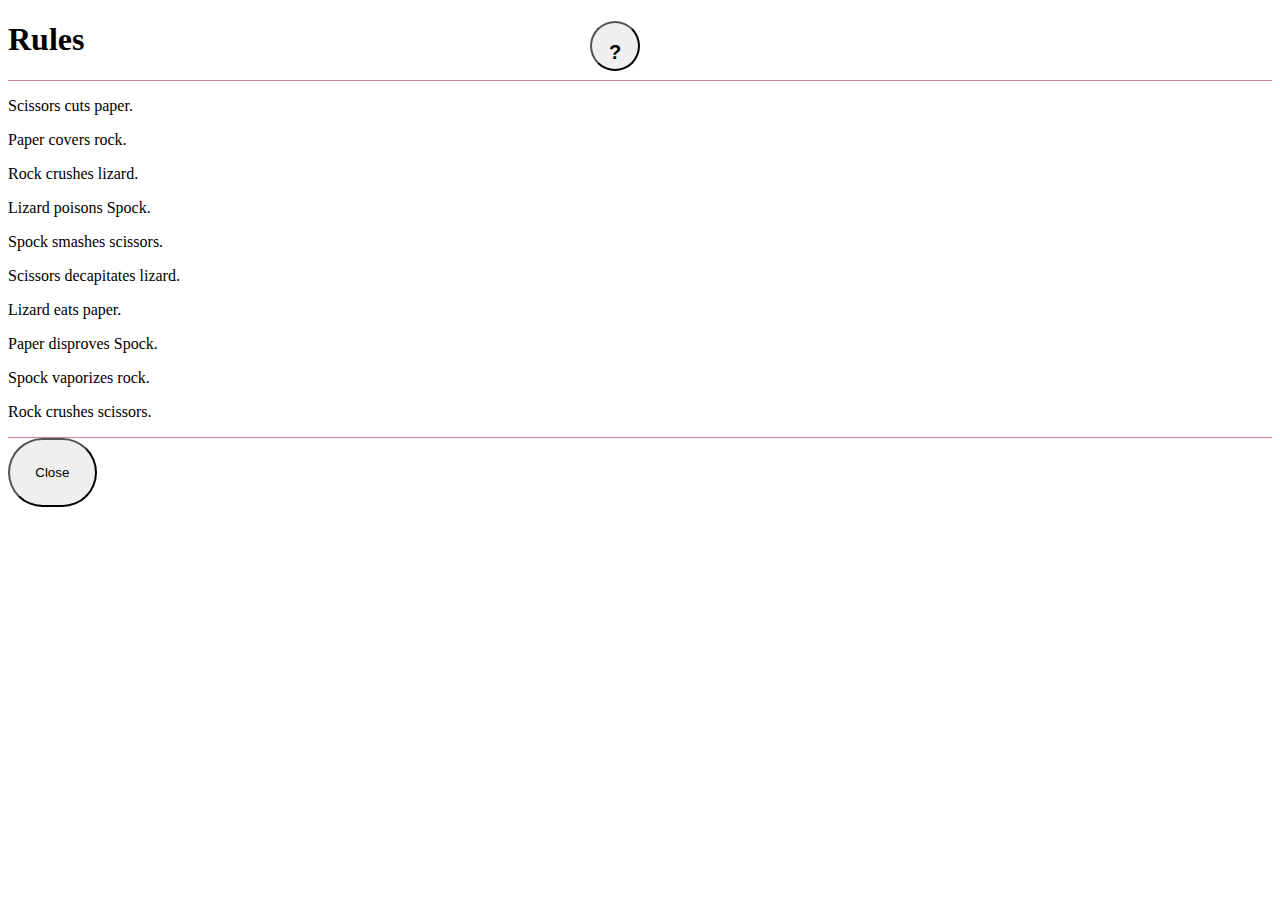
==== index.html @ 4265eb9e "second commit" ====
<!doctype html>
<html lang="en">
  <head>
    <meta charset="utf-8">
    <meta name="viewport" content="width=device-width, initial-scale=1">
    <title>Bootstrap demo</title>
    <link rel="stylesheet" href="./styles/style.css">
    <link href="https://cdn.jsdelivr.net/npm/bootstrap@5.3.2/dist/css/bootstrap.min.css" rel="stylesheet" integrity="sha384-T3c6CoIi6uLrA9TneNEoa7RxnatzjcDSCmG1MXxSR1GAsXEV/Dwwykc2MPK8M2HN" crossorigin="anonymous">
  </head>
  <body>
    <!-- Button trigger modal -->
<button type="button" class="btnCenter" data-bs-toggle="modal" data-bs-target="#staticBackdrop">
   <h2>?</h2>
  </button>
  
  <!-- Modal -->
  <div class="modal fade" id="staticBackdrop" data-bs-backdrop="static" data-bs-keyboard="false" tabindex="-1" aria-labelledby="staticBackdropLabel" aria-hidden="true">
    <div class="modal-dialog">
      <div class="modal-content" style="border-radius: 60px;">
        <div class="modal-header text-center" style="border-bottom: 1px solid #C884A6;">
          <h1 class="modal-title fs-5 w-100" id="staticBackdropLabel">Rules</h1>
        </div>
        <div class="modal-body">
            <p>Scissors cuts paper.</p>
            <p>Paper covers rock. </p>
            <p>Rock crushes lizard.</p>   
            <p>Lizard poisons Spock.</p>   
            <p>Spock smashes scissors.</p>   
            <p>Scissors decapitates lizard.</p>    
            <p>Lizard eats paper.</p>    
            <p>Paper disproves Spock.</p>    
            <p>Spock vaporizes rock.</p>   
            <p>Rock crushes scissors.</p>    
        </div>
        <div class="modal-footer" style="border-top: 1px solid #C884A6;">
          <button type="button" class="btnRound" data-bs-dismiss="modal">Close</button>
        </div>
      </div>
    </div>
  </div>

    <script src="./scripts/app.js"></script>
    <script src="https://cdn.jsdelivr.net/npm/bootstrap@5.3.2/dist/js/bootstrap.bundle.min.js" integrity="sha384-C6RzsynM9kWDrMNeT87bh95OGNyZPhcTNXj1NW7RuBCsyN/o0jlpcV8Qyq46cDfL" crossorigin="anonymous"></script>
  </body>
</html>
---- styles/style.css ----
.btnRound{
    border-radius: 60px;
    padding: 2%;
}

.btnCenter{
    text-align: center;
    height: 50px;
    width: 50px;
    border-radius: 50%;
    position: absolute;
    right: 50%;
}
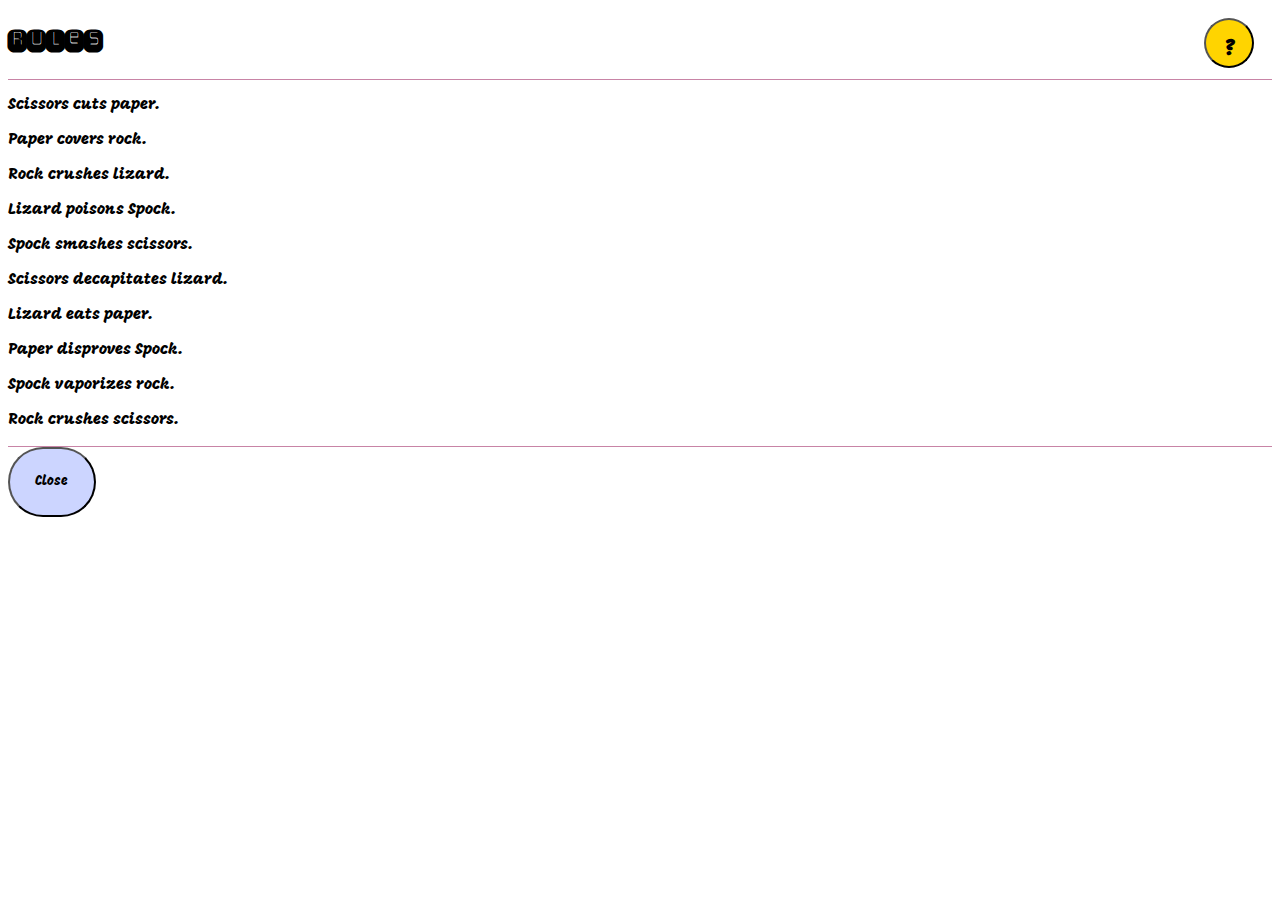
==== commit 4fd0d43f: "fourth commit" ====
--- a/index.html
+++ b/index.html
@@ -18,9 +18,9 @@
     <div class="modal-dialog">
       <div class="modal-content" style="border-radius: 60px;">
         <div class="modal-header text-center" style="border-bottom: 1px solid #C884A6;">
-          <h1 class="modal-title fs-5 w-100" id="staticBackdropLabel">Rules</h1>
+          <h1 class="modal-title w-100" id="staticBackdropLabel">Rules</h1>
         </div>
-        <div class="modal-body">
+        <div class="modal-body MograFont">
             <p>Scissors cuts paper.</p>
             <p>Paper covers rock. </p>
             <p>Rock crushes lizard.</p>   
--- a/styles/style.css
+++ b/styles/style.css
@@ -1,6 +1,22 @@
+@font-face {
+    font-family: Mogra;
+    src: url(../assets/Mogra-Regular.ttf);
+}
+
+@font-face {
+    font-family: Monofett;
+    src: url(../assets/Monofett-Regular.ttf);
+}
+
+.MograFont{
+    font-family: Mogra;
+}
+
 .btnRound{
     border-radius: 60px;
     padding: 2%;
+    background-color: #CCD5FF;
+    font-family: Mogra;
 }
 
 .btnCenter{
@@ -9,5 +25,12 @@
     width: 50px;
     border-radius: 50%;
     position: absolute;
-    right: 50%;
+    right: 2%;
+    top: 2%;
+    background-color: #FFD400;
+    font-family: Mogra;
 }
+
+h1{
+    font-family: Monofett;
+}
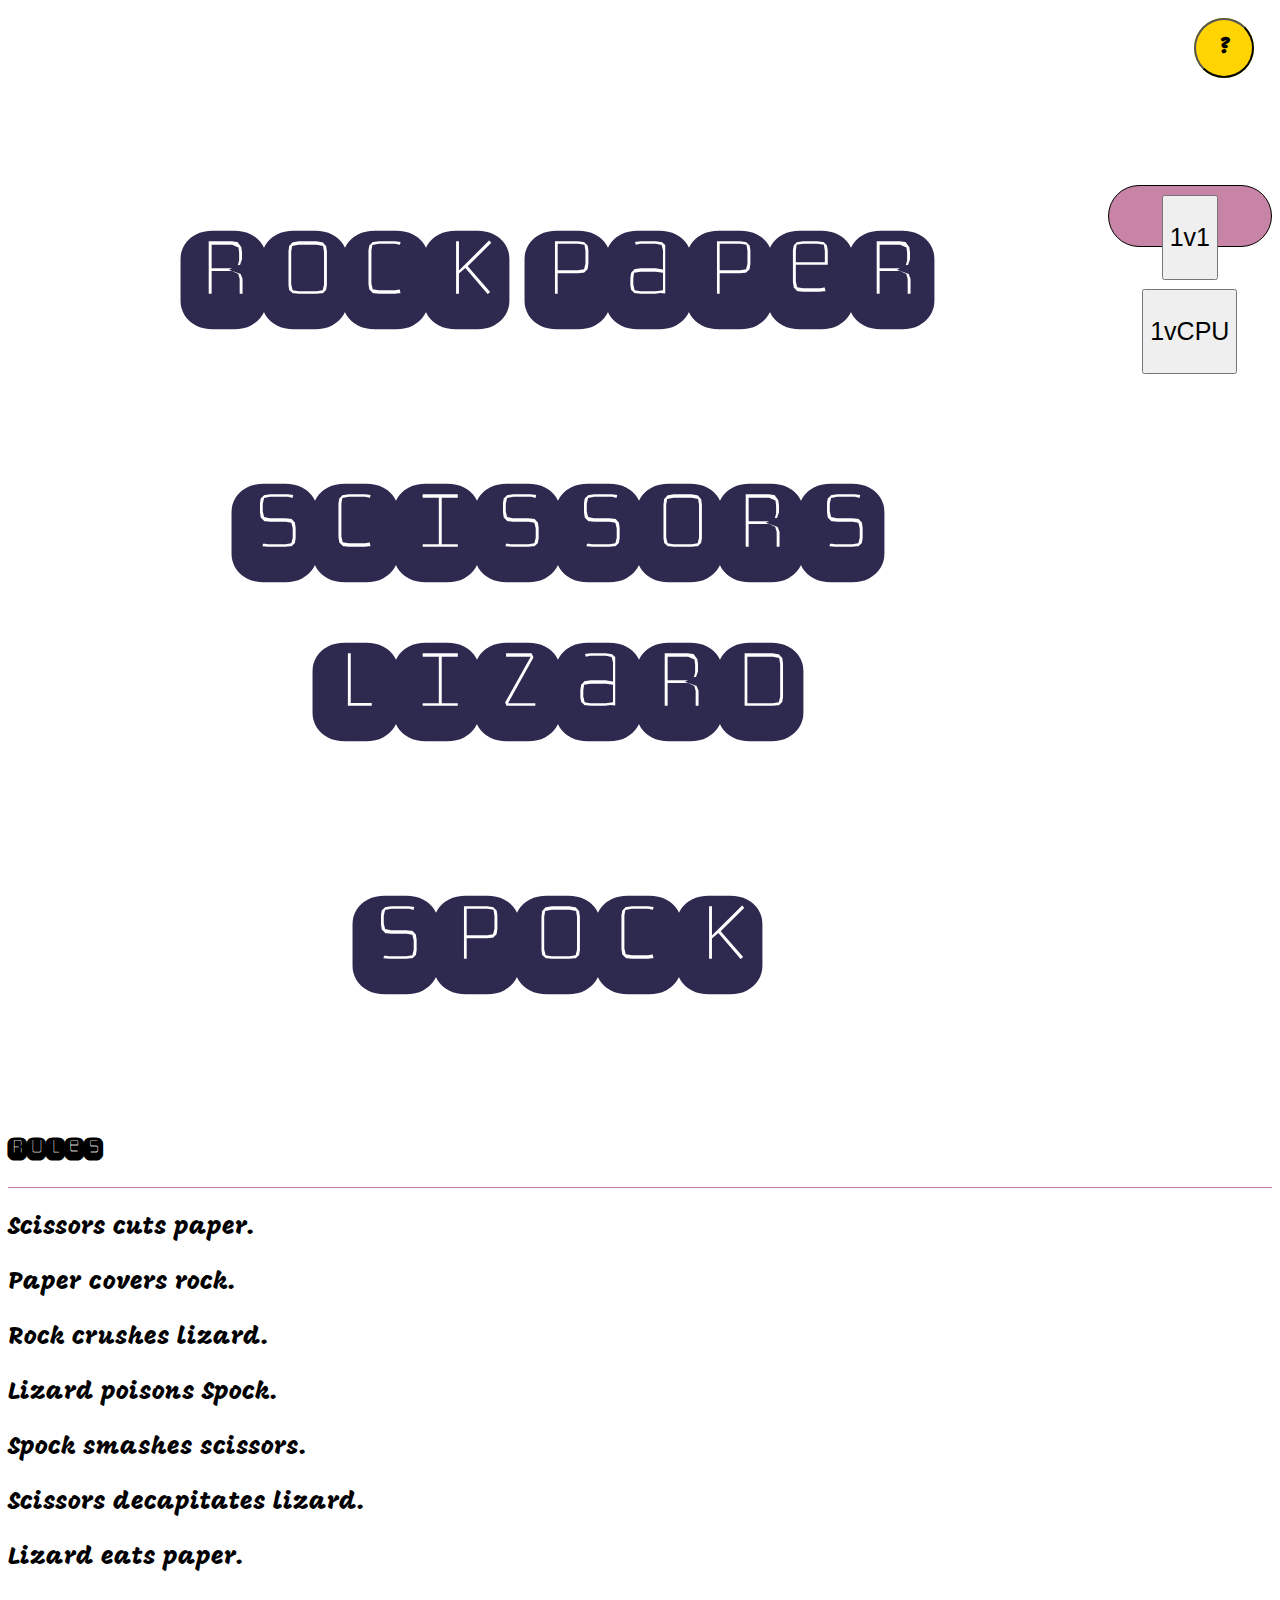
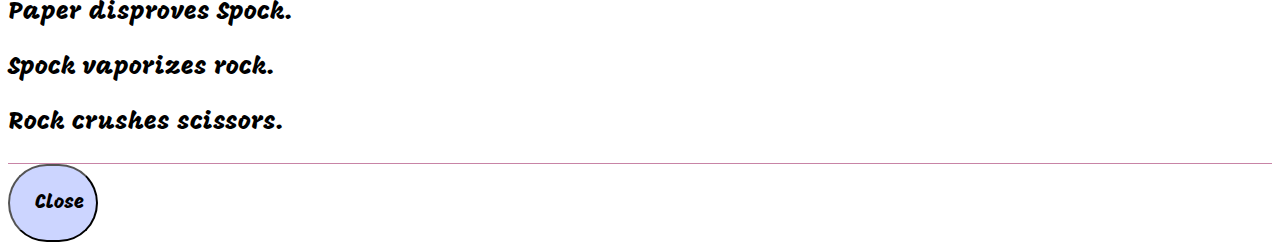
==== commit 10c71c6b: "made it into single page js" ====
--- a/index.html
+++ b/index.html
@@ -1,45 +1,181 @@
 <!doctype html>
 <html lang="en">
-  <head>
+<head>
     <meta charset="utf-8">
     <meta name="viewport" content="width=device-width, initial-scale=1">
-    <title>Bootstrap demo</title>
+    <title>Play RPSLS</title>
+    <link href="https://cdn.jsdelivr.net/npm/bootstrap@5.3.2/dist/css/bootstrap.min.css" rel="stylesheet"
+        integrity="sha384-T3c6CoIi6uLrA9TneNEoa7RxnatzjcDSCmG1MXxSR1GAsXEV/Dwwykc2MPK8M2HN" crossorigin="anonymous">
     <link rel="stylesheet" href="./styles/style.css">
-    <link href="https://cdn.jsdelivr.net/npm/bootstrap@5.3.2/dist/css/bootstrap.min.css" rel="stylesheet" integrity="sha384-T3c6CoIi6uLrA9TneNEoa7RxnatzjcDSCmG1MXxSR1GAsXEV/Dwwykc2MPK8M2HN" crossorigin="anonymous">
-  </head>
-  <body>
-    <!-- Button trigger modal -->
-<button type="button" class="btnCenter" data-bs-toggle="modal" data-bs-target="#staticBackdrop">
-   <h2>?</h2>
-  </button>
-  
-  <!-- Modal -->
-  <div class="modal fade" id="staticBackdrop" data-bs-backdrop="static" data-bs-keyboard="false" tabindex="-1" aria-labelledby="staticBackdropLabel" aria-hidden="true">
-    <div class="modal-dialog">
-      <div class="modal-content" style="border-radius: 60px;">
-        <div class="modal-header text-center" style="border-bottom: 1px solid #C884A6;">
-          <h1 class="modal-title w-100" id="staticBackdropLabel">Rules</h1>
+</head>
+
+<body id="body">
+
+  <!-- Rules -->
+  <div class="div btnCenter">
+    <button type="button" class="btnRule" data-bs-toggle="modal" data-bs-target="#staticBackdrop">
+      <h2>?</h2>
+     </button>
+    </div>
+
+  <!-- 1v1 or 1vCPU -->
+    <div class="container topSpace" id="firstPageHide" style="display: block;">
+        <div class="row center">
+          <div class="div">
+              <h1>Rock Paper</h1>
+              <h1>Scissors Lizard</h1> 
+              <h1>Spock</h1> 
+            </div> 
+            <div class="row topSpace">
+            <div class="btn-group modeSelect MograFont" role="group" aria-label="Basic mixed styles example">
+              <button class="btn" id="oneVersusOneBtn">
+                <p class="gamemode">1v1</p>
+            </button>
+            <button class="btn" id="oneVScpuBtn">
+              <p class="gamemode">1vCPU</p>
+          </button>
+            </div>
+          </div>
         </div>
-        <div class="modal-body MograFont">
-            <p>Scissors cuts paper.</p>
-            <p>Paper covers rock. </p>
-            <p>Rock crushes lizard.</p>   
-            <p>Lizard poisons Spock.</p>   
-            <p>Spock smashes scissors.</p>   
-            <p>Scissors decapitates lizard.</p>    
-            <p>Lizard eats paper.</p>    
-            <p>Paper disproves Spock.</p>    
-            <p>Spock vaporizes rock.</p>   
-            <p>Rock crushes scissors.</p>    
+    </div>
+
+    <!-- best out of 1 or 5 or 7 -->
+    <div style="display: none;" id="choicesPageHide">
+        <div class="container topSpace">
+        <div class="row center">
+          <div class="div">
+              <h1>Rock Paper</h1>
+              <h1>Scissors Lizard</h1> 
+              <h1>Spock</h1> 
+            </div> 
+            <div class="container">
+            <div class="row topSpace">
+            <div class="btn-group btnSelect MograFont" role="group" aria-label="Basic mixed styles example">
+              <div class="col">
+              <a>
+                <button class="btn" id="bestOf1Btn">
+                    <p class="gamemode">bestOf1</p>
+                </button>
+            </a>
+          </div>
+          <div class="col">
+              <a>
+                <button class="btn" id="bestOf5Btn">
+                    <p class="gamemode">bestOf5</p>
+                </button>
+            </a>
+          </div>
+          <div class="col">
+            <a>
+              <button class="btn" id="bestOf7Btn">
+                  <p class="gamemode">bestOf7</p>
+              </button>
+          </a>
         </div>
-        <div class="modal-footer" style="border-top: 1px solid #C884A6;">
-          <button type="button" class="btnRound" data-bs-dismiss="modal">Close</button>
+            </div>
+          </div>
         </div>
       </div>
     </div>
-  </div>
+    </div>
 
-    <script src="./scripts/app.js"></script>
-    <script src="https://cdn.jsdelivr.net/npm/bootstrap@5.3.2/dist/js/bootstrap.bundle.min.js" integrity="sha384-C6RzsynM9kWDrMNeT87bh95OGNyZPhcTNXj1NW7RuBCsyN/o0jlpcV8Qyq46cDfL" crossorigin="anonymous"></script>
-  </body>
+    <!-- Modal Rules -->
+
+    <div class="modal fade" id="staticBackdrop" data-bs-backdrop="static" data-bs-keyboard="false" tabindex="-1" aria-labelledby="staticBackdropLabel" aria-hidden="true">
+      <div class="modal-dialog">
+        <div class="modal-content" style="border-radius: 60px;">
+          <div class="modal-header text-center" style="border-bottom: 1px solid #C884A6;">
+            <h1 class="modal-title w-100" id="staticBackdropLabel">Rules</h1>
+          </div>
+          <div class="modal-body MograFont rules">
+              <p>Scissors cuts paper.</p>
+              <p>Paper covers rock. </p>
+              <p>Rock crushes lizard.</p>   
+              <p>Lizard poisons Spock.</p>   
+              <p>Spock smashes scissors.</p>   
+              <p>Scissors decapitates lizard.</p>    
+              <p>Lizard eats paper.</p>    
+              <p>Paper disproves Spock.</p>    
+              <p>Spock vaporizes rock.</p>   
+              <p>Rock crushes scissors.</p>    
+          </div>
+          <div class="modal-footer" style="border-top: 1px solid #C884A6;">
+            <button type="button" class="btnRound" data-bs-dismiss="modal">Close</button>
+          </div>
+        </div>
+      </div>
+    </div>
+
+<!-- Play Game -->
+    <div style="display: none;" id="gameHide">
+        <div class="padding">
+            <h1 class="center" id="displayText">Choose One to Play</h1>
+            <div class="container topSpace">
+              <div class="row">
+                  <div class="col">
+                      <img class="btnImg" id="rockBtn" src="./assets/rock.png" alt="rock">
+                      <h3 class="MograFont imgText">ROCK</h3>
+                  </div>
+                  <div class="col">
+                      <img class="btnImg" id="paperBtn" src="./assets/paper.png" alt="paper">
+                      <h3 class="MograFont imgText">PAPER</h3>
+                  </div>
+                  <div class="col">
+                      <img class="btnImg" id="scissorsBtn" src="./assets/scissor.png" alt="scissor">
+                      <h3 class="MograFont imgText">SCISSOR</h3>
+                  </div>
+                  <div class="col">
+                      <img class="btnImg" id="lizardBtn" src="./assets/Lizard.png" alt="lizard">
+                      <h3 class="MograFont imgText">LIZARD</h3>
+                  </div>
+                  <div class="col">
+                      <img class="btnImg" id="spockBtn" src="./assets/spock.png" alt="spock">
+                      <h3 class="MograFont imgText">SPOCK</h3>
+          
+                  </div>
+              </div>
+           </div>
+           <div class="container topSpace">
+            <div class="row topSpace">
+            <div class="d-flex justify-content-between">
+              <p class="playerScore" id="p1Score">P1 SCORE: 0</p>
+              <p class="enemyScore" id="p2Score">P2 SCORE: 0</p>
+            </div>
+          </div>
+        </div>
+        </div>
+    </div>
+
+<!-- End Screen -->
+
+    <div style="display: none;" id="endScreen">
+      <div class="container topSpace">
+      <div class="row center">
+        <div class="div">
+            <h1 class="center" >Results</h1>
+          </div> 
+      </div>
+        <p class="MograFont winner center topSpace" id="winText">Player 1 Wins!</p>
+      </div>
+      <div class="d-flex justify-content-center topSpace" >
+        <a href="../index.html">
+          <button class="endBtn">
+              <p class="MograFont">Return to Menu</p>
+          </button>
+      </a>
+      </div>
+      <div class="container">
+        <div class="d-flex justify-content-between topSpace">
+          <p class="playerScore" id="p1Score">P1 SCORE: 0</p>
+          <p class="enemyScore" id="p2Score">P2 SCORE: 0</p>
+        </div>
+      </div>
+    </div>
+
+    <script src="https://cdn.jsdelivr.net/npm/bootstrap@5.3.2/dist/js/bootstrap.bundle.min.js"
+        integrity="sha384-C6RzsynM9kWDrMNeT87bh95OGNyZPhcTNXj1NW7RuBCsyN/o0jlpcV8Qyq46cDfL"
+        crossorigin="anonymous"></script>
+    <script type="module" src="./scripts/app.js"></script>
+</body>
+
 </html>--- a/styles/style.css
+++ b/styles/style.css
@@ -1,3 +1,5 @@
+body {}
+
 @font-face {
     font-family: Mogra;
     src: url(../assets/Mogra-Regular.ttf);
@@ -12,25 +14,175 @@
     font-family: Mogra;
 }
 
+.MonoFett{
+    font-family: Monofett;
+}
+
 .btnRound{
+   width: 90px;
     border-radius: 60px;
     padding: 2%;
     background-color: #CCD5FF;
     font-family: Mogra;
+    font-size: 20px;
 }
 
-.btnCenter{
+.btnRule {
+    height: 60px;
+    width: 60px;
+    border-radius: 50%;
+    background-color: #FFD400;
+    font-family: Mogra;
+  }
+
+  .btnRule h2 {
+    margin: 0;
+    padding: 0;
+  }
+  
+
+.btnCenter {
+    display: flex;
+    align-items: center;
+    justify-content: center;
     text-align: center;
-    height: 50px;
-    width: 50px;
+    height: 60px;
+    width: 60px;
     border-radius: 50%;
     position: absolute;
     right: 2%;
     top: 2%;
     background-color: #FFD400;
     font-family: Mogra;
-}
+  }
+  
+  .btnCenter h2 {
+    margin: 0;
+    padding: 0;
+  }
 
 h1{
     font-family: Monofett;
 }
+
+.rules{
+    font-size: 25px;
+    text-align: left;
+}
+.center{
+    display: flex;
+    justify-content: center;
+    text-align: center;
+    color: #2E294E;
+    font-size: 70px;
+}
+
+.topSpace{
+    padding-top: 7%;
+}
+
+.playBtn{
+    width: 300px;
+    height: 60px;
+    border-radius: 60px;
+    background-color: #CCD5FF;
+    color: #2E294E;
+    border-color: #CCD5FF;
+    font-family: Mogra;
+    padding-top: 4%;
+}
+
+.endBtn{
+    width: 300px;
+    height: 60px;
+    border-radius: 60px;
+    background-color: #FFD400;
+    color: #2E294E;
+    border-color: #FFD400;
+    font-family: Mogra;
+    padding-top: 4%;
+}
+
+.vs{
+    text-align: center;
+    font-size: 25px;
+}
+
+.yellow {
+    color: #FFD400;
+}
+
+.btn-group{
+    border-radius: 60px;
+}
+
+.startBtn{
+    width: 300px;
+    height: 60px;
+    border-radius: 60px;
+    background-color: #CCD5FF;
+    color: #2E294E;
+    border-color: #CCD5FF;
+    font-family: Mogra;
+    font-size: 25px;
+}
+
+.btn-group{
+    border-radius: 60px;
+    border: 1px solid black;
+}
+
+.modeSelect{
+    background-color: #C884A6;
+    height: 60px;
+    color: black;
+}
+
+.btnSelect{
+    background-color: #FFD400;
+    height: 60px;
+    color: black;
+}
+
+.gamemode{
+    font-size: 25px;
+}
+
+.imgText{
+    font-size: 35px;
+    padding-left: 8%;
+}
+
+.playerScore{
+    background-color: #CCD5FF;
+    width: 25%;
+    height: 60px;
+    border-radius: 60px;
+    font-size: 20px;
+    font-family: Mogra;
+    padding-top: 1%;
+    text-align: center;
+}
+.enemyScore{
+    background-color: #CCD5FF;
+    width: 25%;
+    height: 60px;
+    border-radius: 60px;
+    font-size: 20px;
+    font-family: Mogra;
+    padding-top: 1%;
+    text-align: center;
+}
+
+.winner{
+    color: #C884A6;
+}
+
+.padding {
+    padding-right: 90px;
+    padding-left: 90px;
+    padding-top: 84px;
+}
+
+
+
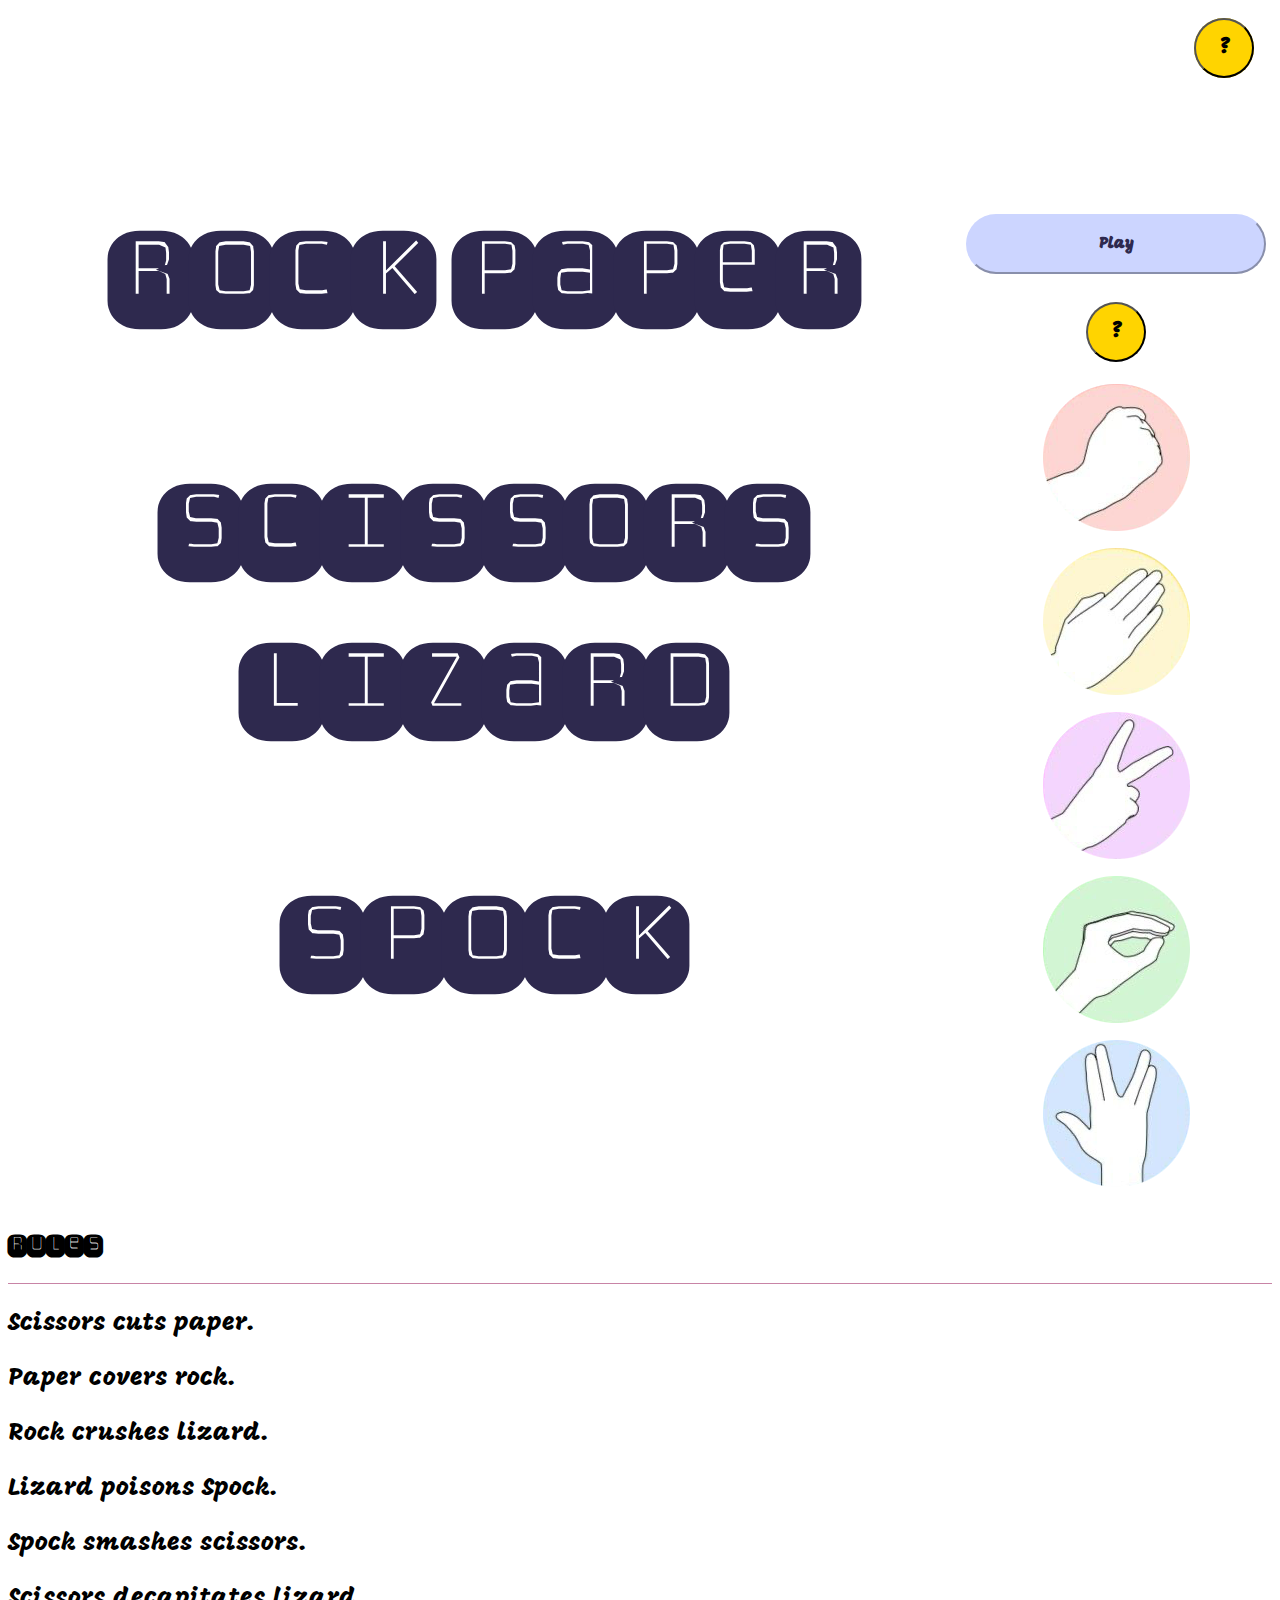
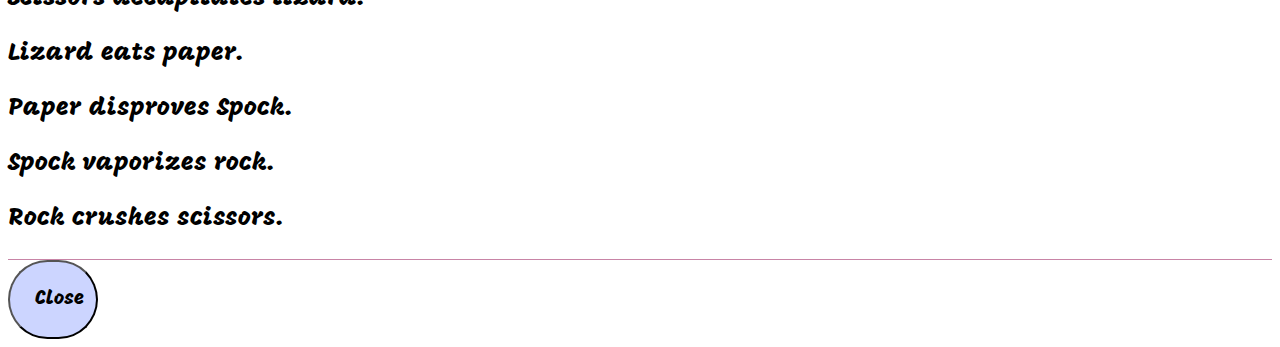
==== commit 1b6d7d6e: "main menu page" ====
--- a/index.html
+++ b/index.html
@@ -18,8 +18,48 @@
      </button>
     </div>
 
+    <!-- Main Menu -->
+    <div class="container topSpace" id="mainPageHide" style="display: block;">
+      <div class="row center">
+        <div class="div">
+            <h1>Rock Paper</h1>
+            <h1>Scissors Lizard</h1> 
+            <h1>Spock</h1> 
+          </div> 
+          <div class="row topSpace">
+              <div>
+            <button id="mainStartBtn" class="playBtnMain">
+              <h3>Play</h3>
+            </button>
+              <button type="button" class="btnRule" data-bs-toggle="modal" data-bs-target="#staticBackdrop">
+                <h2>?</h2>
+               </button>       
+          </div>
+          <div class="container topSpace">
+            <div class="row">
+                <div class="col">
+                    <img class="btnImg" src="./assets/rock.png" alt="rock">
+                </div>
+                <div class="col">
+                    <img class="btnImg" src="./assets/paper.png" alt="paper">
+                </div>
+                <div class="col">
+                    <img class="btnImg"  src="./assets/scissor.png" alt="scissor">
+                </div>
+                <div class="col">
+                    <img class="btnImg"  src="./assets/Lizard.png" alt="lizard">
+                </div>
+                <div class="col">
+                    <img class="btnImg"  src="./assets/spock.png" alt="spock">        
+                </div>
+            </div>
+         </div>
+        </div>
+      </div>
+  </div>
+
   <!-- 1v1 or 1vCPU -->
-    <div class="container topSpace" id="firstPageHide" style="display: block;">
+    <div class="container topSpace" id="firstPageHide" style="display: none;">
         <div class="row center">
           <div class="div">
               <h1>Rock Paper</h1>
--- a/styles/style.css
+++ b/styles/style.css
@@ -90,6 +90,15 @@
     border-color: #CCD5FF;
     font-family: Mogra;
     padding-top: 4%;
+}
+.playBtnMain{
+    width: 300px;
+    height: 60px;
+    border-radius: 60px;
+    background-color: #CCD5FF;
+    color: #2E294E;
+    border-color: #CCD5FF;
+    font-family: Mogra;
 }
 
 .endBtn{
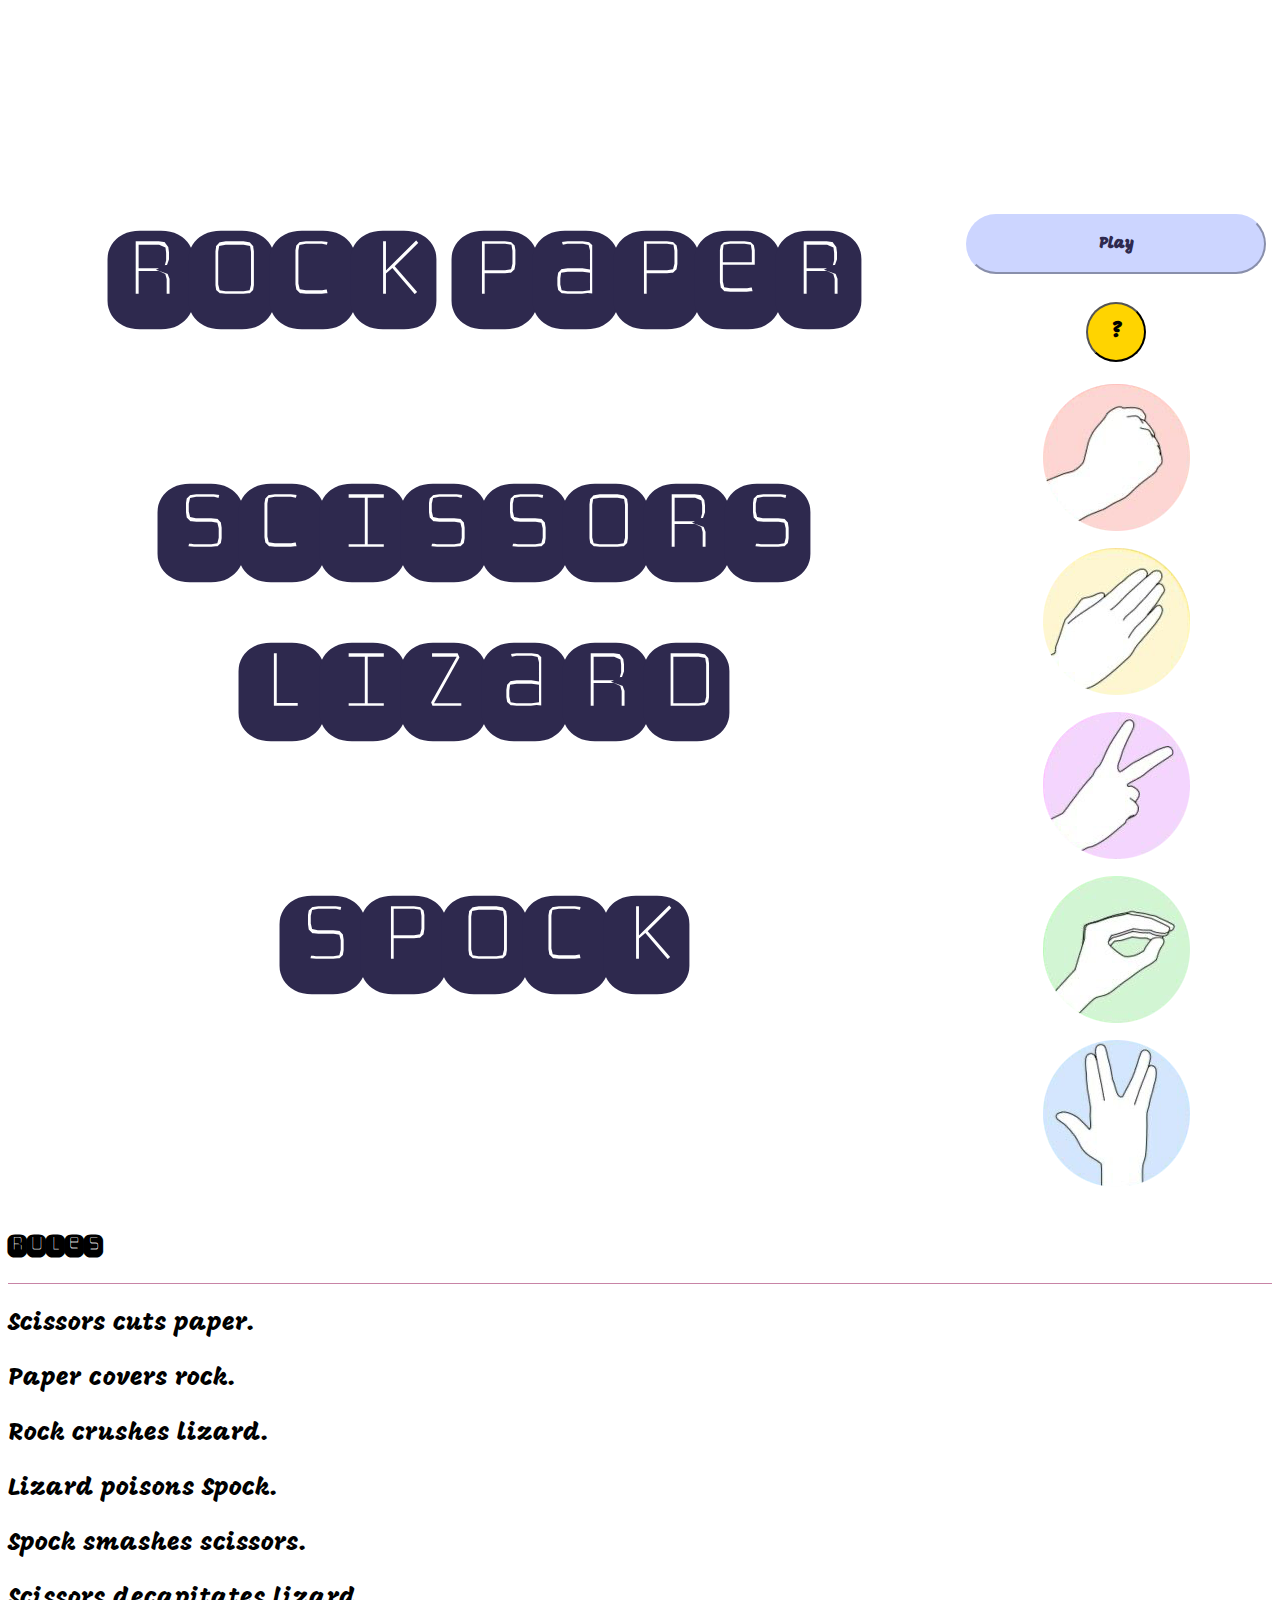
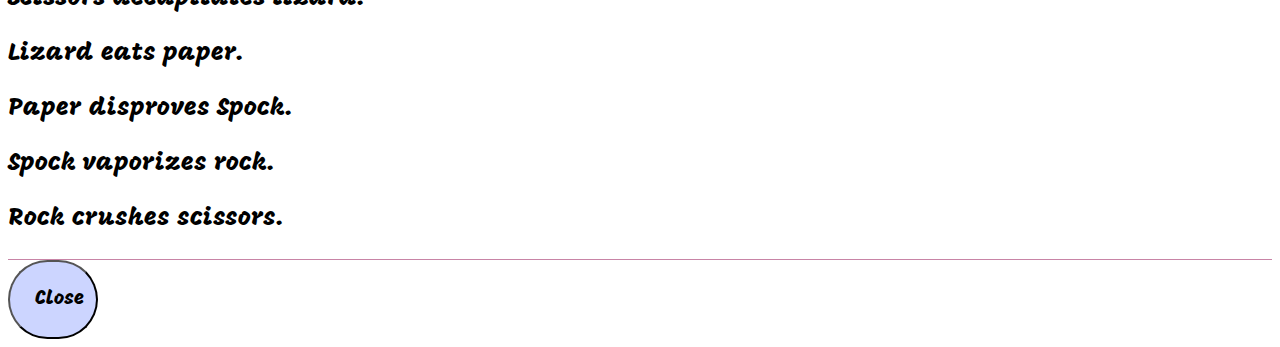
==== commit 4d63d348: "1v1 page logic" ====
--- a/index.html
+++ b/index.html
@@ -11,12 +11,12 @@
 
 <body id="body">
 
-  <!-- Rules -->
-  <div class="div btnCenter">
-    <button type="button" class="btnRule" data-bs-toggle="modal" data-bs-target="#staticBackdrop">
-      <h2>?</h2>
-     </button>
-    </div>
+ <!-- Rules -->
+ <div class="div btnCenter" id="RulesBtn" style="display: none;" >
+  <button type="button"  class="btnRule" data-bs-toggle="modal" data-bs-target="#staticBackdrop">
+    <h2>?</h2>
+   </button>
+  </div>
 
     <!-- Main Menu -->
     <div class="container topSpace" id="mainPageHide" style="display: block;">
@@ -119,6 +119,46 @@
     </div>
     </div>
 
+    <!-- best out of 1 or 5 or 7  for 1v1 mode-->
+    <div style="display: none;" id="choicesPageHide2">
+      <div class="container topSpace">
+      <div class="row center">
+        <div class="div">
+            <h1>Rock Paper</h1>
+            <h1>Scissors Lizard</h1> 
+            <h1>Spock</h1> 
+          </div> 
+          <div class="container">
+          <div class="row topSpace">
+          <div class="btn-group btnSelect MograFont" role="group" aria-label="Basic mixed styles example">
+            <div class="col">
+            <a>
+              <button class="btn" id="bestOf1Btn2">
+                  <p class="gamemode">bestOf1</p>
+              </button>
+          </a>
+        </div>
+        <div class="col">
+            <a>
+              <button class="btn" id="bestOf5Btn2">
+                  <p class="gamemode">bestOf5</p>
+              </button>
+          </a>
+        </div>
+        <div class="col">
+          <a>
+            <button class="btn" id="bestOf7Btn2">
+                <p class="gamemode">bestOf7</p>
+            </button>
+        </a>
+      </div>
+          </div>
+        </div>
+      </div>
+    </div>
+  </div>
+  </div>
+
     <!-- Modal Rules -->
 
     <div class="modal fade" id="staticBackdrop" data-bs-backdrop="static" data-bs-keyboard="false" tabindex="-1" aria-labelledby="staticBackdropLabel" aria-hidden="true">
@@ -150,6 +190,7 @@
     <div style="display: none;" id="gameHide">
         <div class="padding">
             <h1 class="center" id="displayText">Choose One to Play</h1>
+            <h1 class="center" id="displayText2" >You Chose</h1>
             <div class="container topSpace">
               <div class="row">
                   <div class="col">
@@ -186,6 +227,78 @@
         </div>
     </div>
 
+
+    <!-- Play Game 1v1 -->
+    <div style="display: none;" id="gameHide2">
+      <div class="padding">
+                <div class="row">
+                  <div class="col-1">
+                    <img class="btnImg" id="rockBtn2" src="./assets/rock.png" alt="rock">
+                  </div>
+                  <div class="col-10">
+                   <h1 class="center" id="displayText">Choose One to Play</h1>
+                  </div>
+                  <div class="col-1">
+                    <img class="btnImg" id="rockBtn3" src="./assets/rock.png" alt="rock">
+                  </div>
+                  </div>
+                  <div class="row">
+                    <div class="col-1">
+                    <img class="btnImg" id="paperBtn2" src="./assets/paper.png" alt="paper">
+                  </div>
+                  <div class="col-10 d-flex justify-content-center">
+                    <button type="button" class="btnRule" data-bs-toggle="modal" data-bs-target="#staticBackdrop">
+                      <h2>?</h2>
+                     </button>    
+                   </div>
+                   <div class="col-1">
+                     <img class="btnImg" id="paperBtn3" src="./assets/paper.png" alt="paper">
+                   </div>
+                  </div>
+                  <div class="row">
+                    <div class="col-1">
+                    <img class="btnImg" id="scissorsBtn2" src="./assets/scissor.png" alt="scissor">
+                  </div>
+                  <div class="col-10">
+                    
+                   </div>
+                   <div class="col-1">
+                    <img class="btnImg" id="scissorsBtn3" src="./assets/scissor.png" alt="scissor">
+                   </div>
+                  </div>
+                  <div class="row">
+                    <div class="col-1">
+                    <img class="btnImg" id="lizardBtn2" src="./assets/Lizard.png" alt="lizard">
+                  </div>
+                  <div class="col-10">
+                    
+                   </div>
+                   <div class="col-1">
+                    <img class="btnImg" id="lizardBtn3" src="./assets/Lizard.png" alt="lizard">
+                   </div>
+                  </div>
+                <div class="row">
+                  <div class="col-1">
+                    <img class="btnImg" id="spockBtn2" src="./assets/spock.png" alt="spock">
+                  </div>
+                  <div class="col-10">
+                    
+                   </div>
+                   <div class="col-1">
+                    <img class="btnImg" id="spockBtn3" src="./assets/spock.png" alt="spock">
+                   </div>
+                  </div>
+         <div class="container">
+          <div class="row">
+          <div class="d-flex justify-content-between">
+            <p class="playerScore" id="p1Score">P1 SCORE: 0</p>
+            <p class="enemyScore" id="p2Score">P2 SCORE: 0</p>
+          </div>
+        </div>
+      </div>
+      </div>
+  </div>
+
 <!-- End Screen -->
 
     <div style="display: none;" id="endScreen">
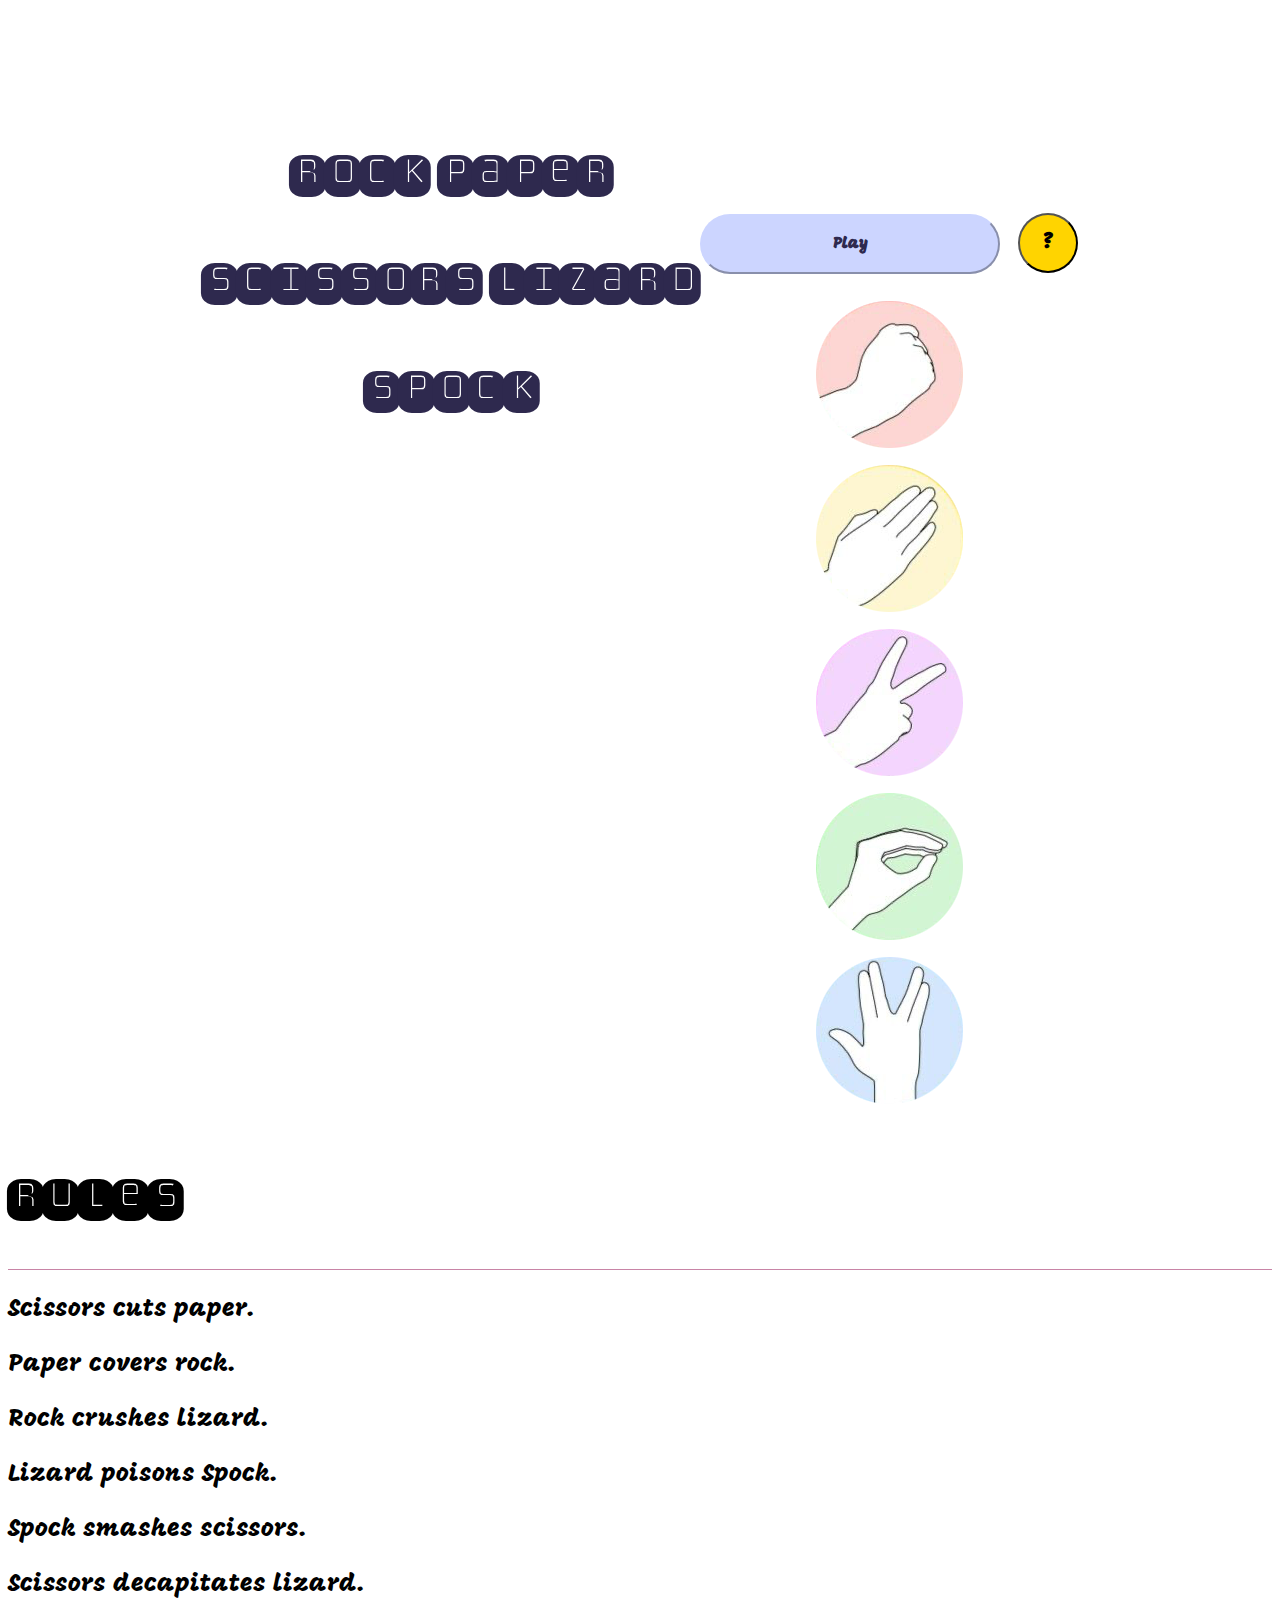
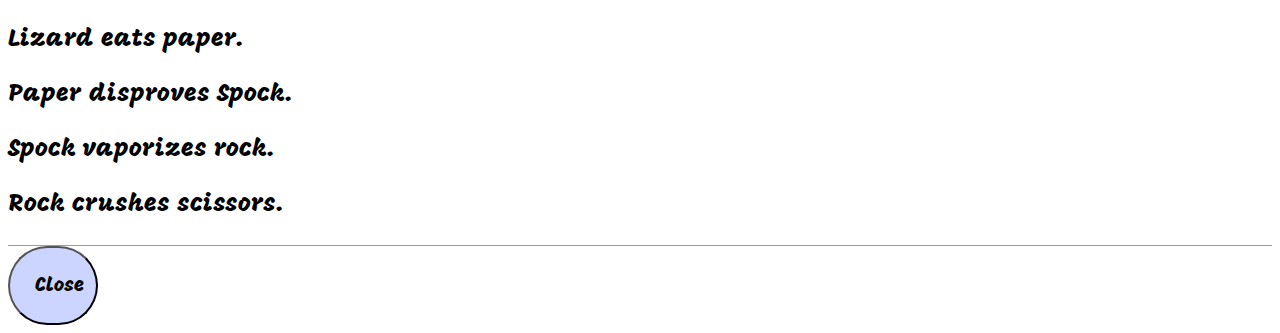
==== commit 19ba13b1: "1 vs 1 score counter" ====
--- a/index.html
+++ b/index.html
@@ -220,7 +220,7 @@
             <div class="row topSpace">
             <div class="d-flex justify-content-between">
               <p class="playerScore" id="p1Score">P1 SCORE: 0</p>
-              <p class="enemyScore" id="p2Score">P2 SCORE: 0</p>
+              <p class="enemyScore" id="p2Score">CPU SCORE: 0</p>
             </div>
           </div>
         </div>
@@ -236,7 +236,7 @@
                     <img class="btnImg" id="rockBtn2" src="./assets/rock.png" alt="rock">
                   </div>
                   <div class="col-10">
-                   <h1 class="center" id="displayText">Choose One to Play</h1>
+                   <h1 class="center" id="displayText3">Choose One to Play</h1>
                   </div>
                   <div class="col-1">
                     <img class="btnImg" id="rockBtn3" src="./assets/rock.png" alt="rock">
@@ -291,8 +291,8 @@
          <div class="container">
           <div class="row">
           <div class="d-flex justify-content-between">
-            <p class="playerScore" id="p1Score">P1 SCORE: 0</p>
-            <p class="enemyScore" id="p2Score">P2 SCORE: 0</p>
+            <p class="playerScore" id="p1Score2">P1 SCORE: 0</p>
+            <p class="enemyScore" id="p2Score2">P2 SCORE: 0</p>
           </div>
         </div>
       </div>
--- a/styles/style.css
+++ b/styles/style.css
@@ -63,6 +63,7 @@
 
 h1{
     font-family: Monofett;
+    font-size: 60px;
 }
 
 .rules{
